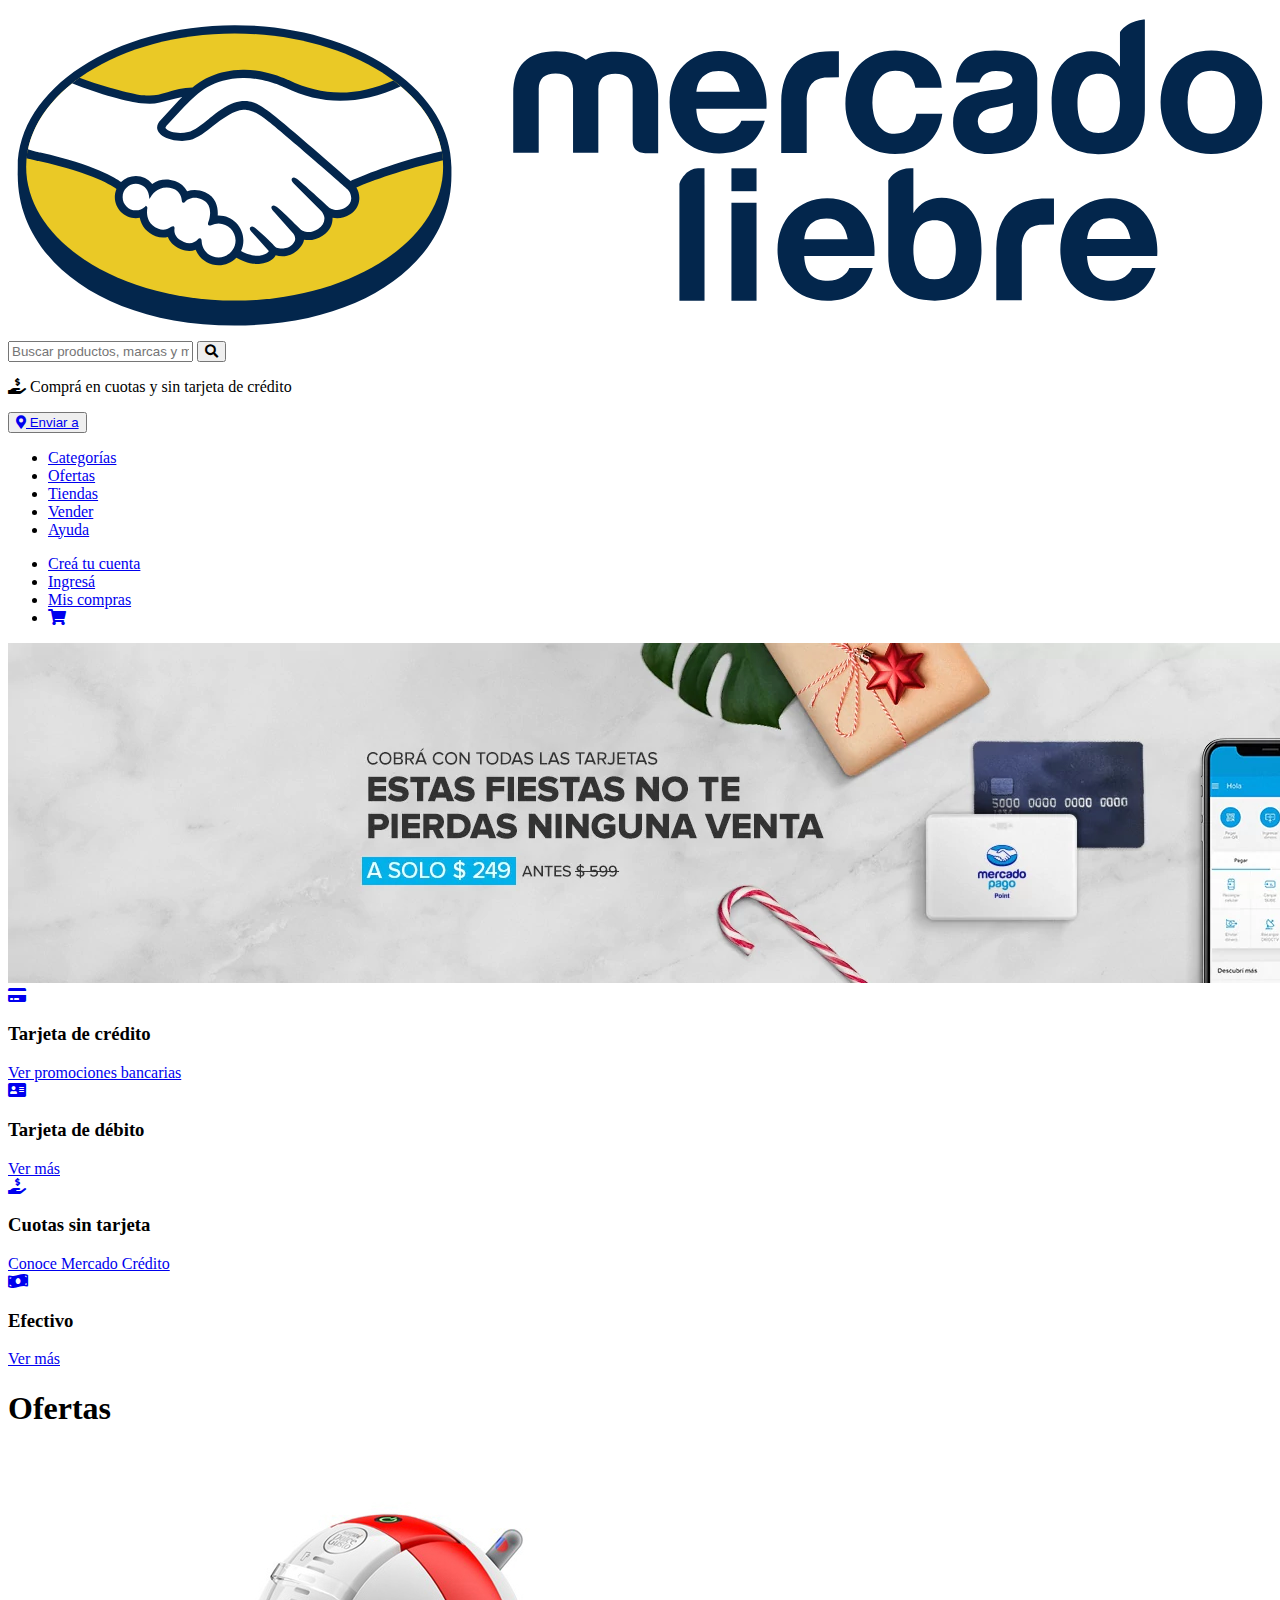
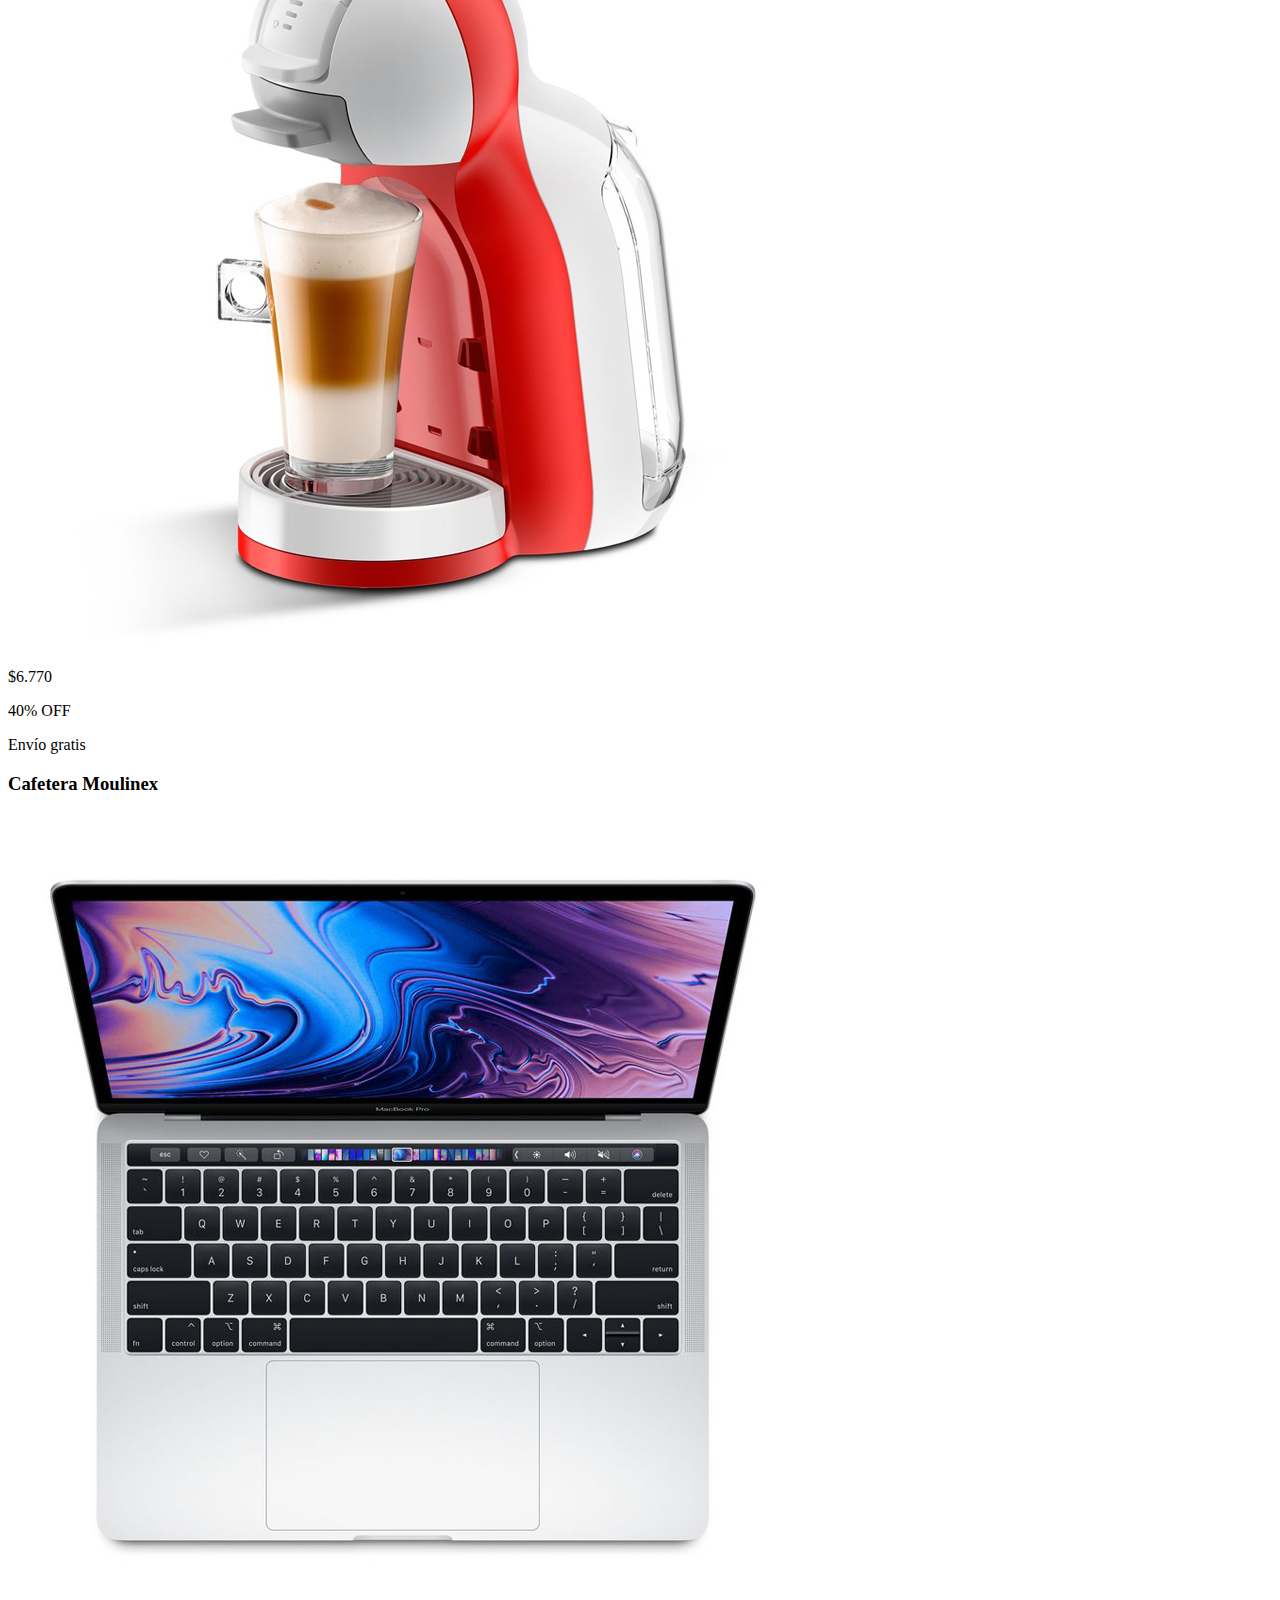
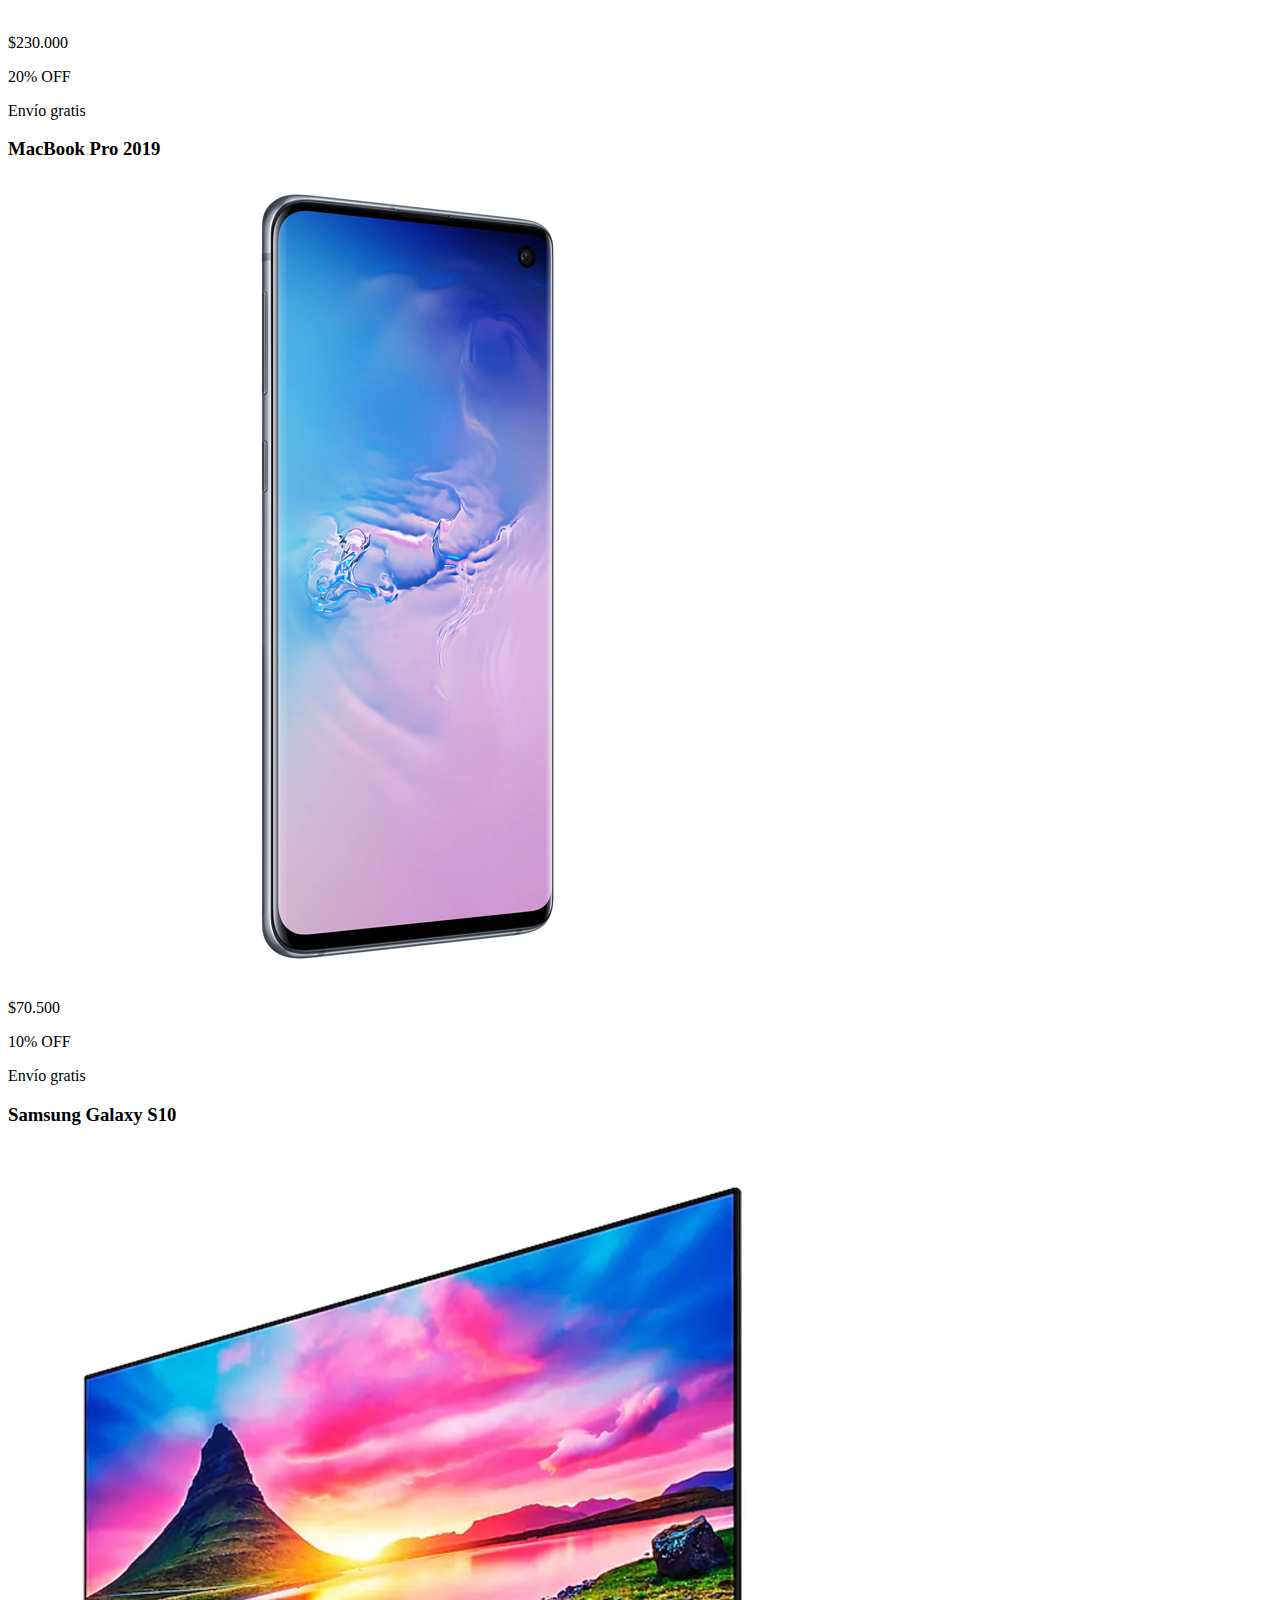
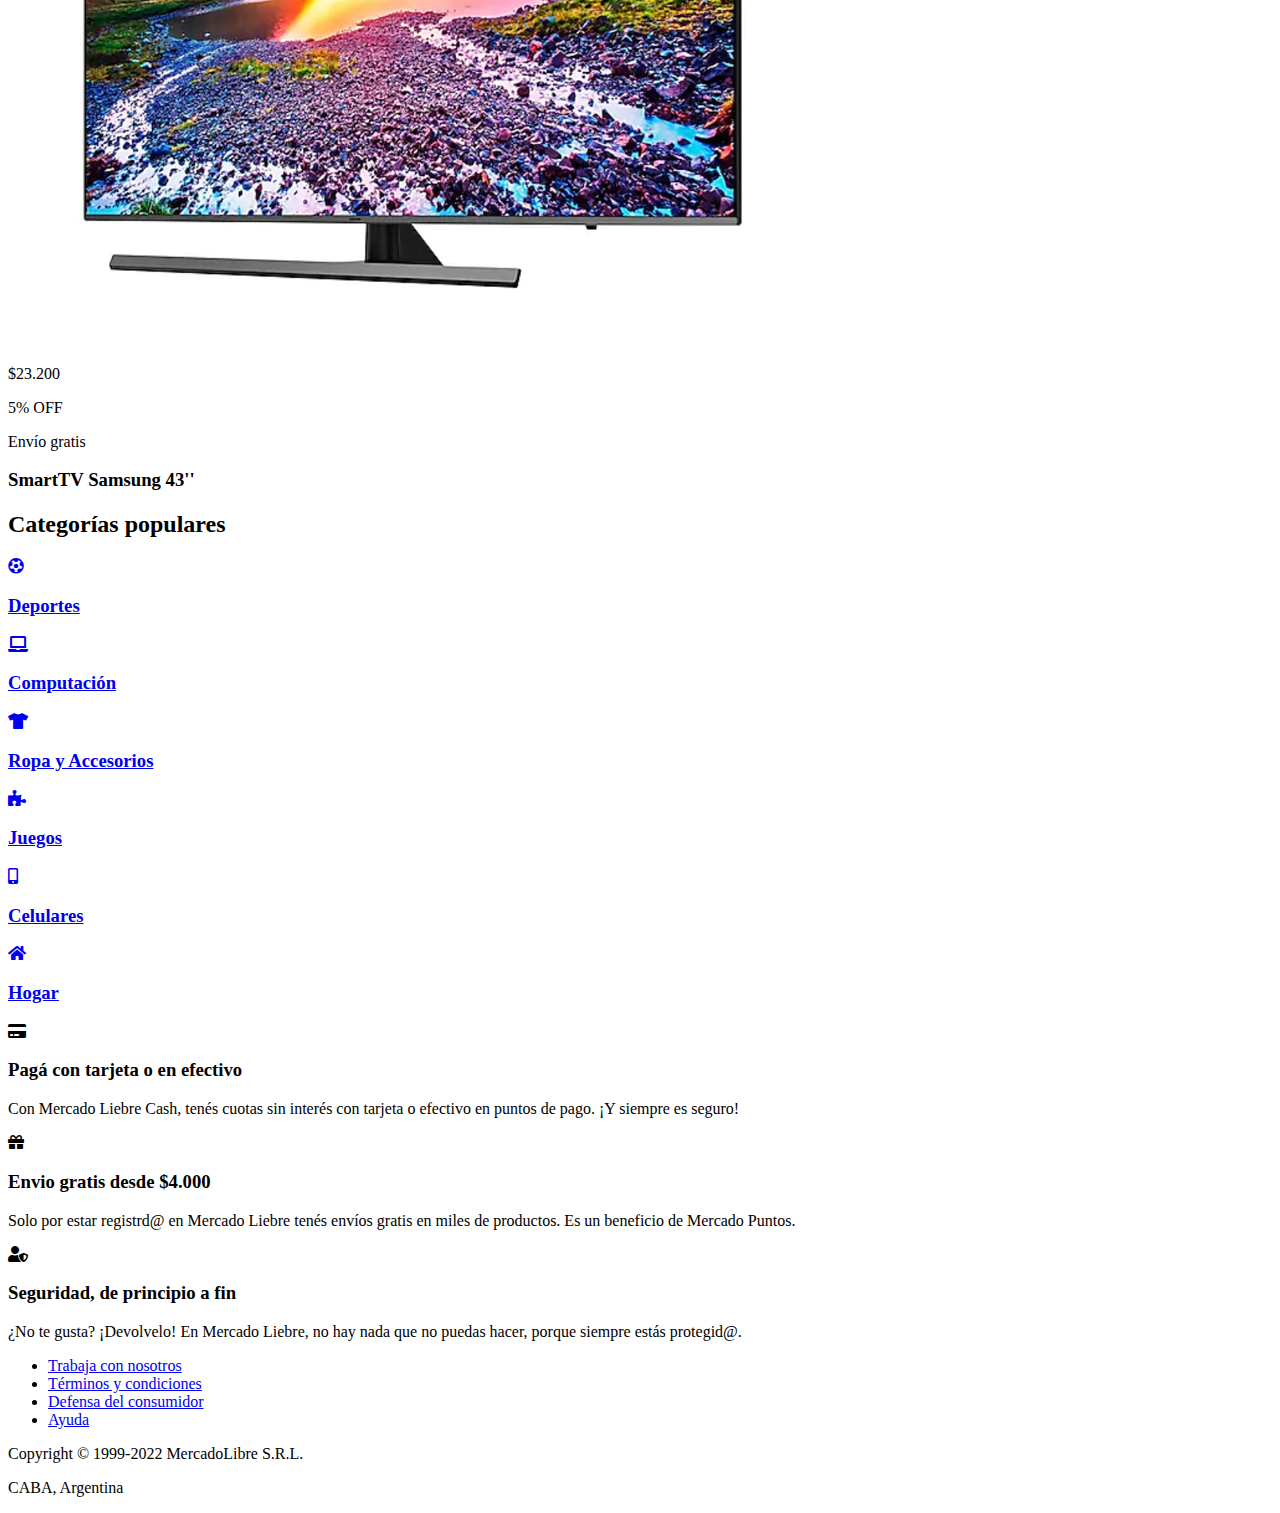
==== index.html @ 3cd8156a "creación del index.html" ====
<!DOCTYPE html>
<html lang="en">
<head>
    <meta charset="UTF-8">
    <meta http-equiv="X-UA-Compatible" content="IE=edge">
    <meta name="viewport" content="width=device-width, initial-scale=1.0">
    <link rel="shortcut icon" href="img/logo-mercado-liebre.svg" type="image/x-icon">
    <link rel="stylesheet" href="https://cdnjs.cloudflare.com/ajax/libs/font-awesome/5.15.4/css/all.min.css" integrity="sha512-1ycn6IcaQQ40/MKBW2W4Rhis/DbILU74C1vSrLJxCq57o941Ym01SwNsOMqvEBFlcgUa6xLiPY/NS5R+E6ztJQ==" crossorigin="anonymous" referrerpolicy="no-referrer" />
    <title>MercadoLiebre</title>
</head>
<body>
    <header>
        <div>
            <a href="index.html"><img src="img/logo-mercado-liebre.svg" alt="Logo de Mercado Liebre"></a>
            <form action="" method="">
                <input type="text" name="busqueda" placeholder="Buscar productos, marcas y más...">
                <button type="submit"><i class="fas fa-search"></i></button>
                <p><i class="fas fa-hand-holding-usd"></i> Comprá en cuotas y sin tarjeta de crédito</p>
            </form>
        </div>
        <div>
            <button><a href="#"><i class="fas fa-map-marker-alt"></i> Enviar a</a></button>
            <nav>
                <ul>
                    <li><a href="#">Categorías</a></li>
                    <li><a href="#">Ofertas</a></li>
                    <li><a href="#">Tiendas</a></li>
                    <li><a href="#">Vender</a></li>
                    <li><a href="#">Ayuda</a></li>
                </ul>
            </nav>
            <nav>
                <ul>
                    <li><a href="#">Creá tu cuenta</a></li>
                    <li><a href="#">Ingresá</a></li>
                    <li><a href="#">Mis compras</a></li>
                    <li><a href="#"><i class="fas fa-shopping-cart"></i></a></li>
                </ul>
            </nav>
        </div>
    </header>
    <main>
        <section>
            <img src="img/img-home-banner.jpg" alt="imagen del point de MercadoLiebre">
        </section>
        <div>
            <article>
                <a href="#"><i class="fas fa-credit-card"></i></a>
                <div>
                    <h3>Tarjeta de crédito</h3>
                    <a href="#">Ver promociones bancarias</a>
                </div>
            </article>
            <article>
                <a href="#"><i class="fas fa-address-card"></i></a>
                <div>
                    <h3>Tarjeta de débito</h3>
                    <a href="#">Ver más</a>
                </div>
            </article>
            <article>
                <a href="#"><i class="fas fa-hand-holding-usd"></i></a>
                <div>
                    <h3>Cuotas sin tarjeta</h3>
                    <a href="#">Conoce Mercado Crédito</a>
                </div>
            </article>
            <article>
                <a href="#"><i class="fas fa-money-bill-wave"></i></a>
                <div>
                    <h3>Efectivo</h3>
                    <a href="#">Ver más</a>
                </div>
            </article>
        </div>
        <section>
            <h1>Ofertas</h1>
            <div>
                <article>
                    <img src="img/img-cafetera-moulinex.jpg" alt="Imagen de la cafetera Moulinex">
                    <div>
                        <p>$6.770</p>
                        <p>40% OFF</p>
                        <p>Envío gratis</p>
                        <h3>Cafetera Moulinex</h3>
                    </div>
                </article>
                <article>
                    <img src="img/img-macbook-pro-2019.jpg" alt="Imagen de la macBook Pro 2019">
                    <div>
                        <p>$230.000</p>
                        <p>20% OFF</p>
                        <p>Envío gratis</p>
                        <h3>MacBook Pro 2019</h3>
                    </div>
                </article>
                <article>
                    <img src="img/img-samsung-galaxy-s10.jpg" alt="Imagen del Samsung Galaxy S10">
                    <div>
                        <p>$70.500</p>
                        <p>10% OFF</p>
                        <p>Envío gratis</p>
                        <h3>Samsung Galaxy S10</h3>
                    </div>
                </article>
                <article>
                    <img src="img/img-tv-samsung-smart.jpg" alt="Imagen del SmartTv Samsung 43'' ">
                    <div>
                        <p>$23.200</p>
                        <p>5% OFF</p>
                        <p>Envío gratis</p>
                        <h3>SmartTV Samsung 43''</h3>
                    </div>
                </article>
            </div>
        </section>
        <section>
            <h2>Categorías populares</h2>
            <div>
                <a href="#">
                    <i class="fas fa-futbol"></i>
                    <h3>Deportes</h3>
                </a>
                <a href="#">
                    <i class="fas fa-laptop"></i>
                    <h3>Computación</h3>
                </a>
                <a href="#">
                    <i class="fas fa-tshirt"></i>
                    <h3>Ropa y Accesorios</h3>
                </a>
                <a href="#">
                    <i class="fas fa-puzzle-piece"></i>
                    <h3>Juegos</h3>
                </a>
                <a href="#">
                    <i class="fas fa-mobile-alt"></i>
                    <h3>Celulares</h3>
                </a>
                <a href="#">
                    <i class="fas fa-home"></i>
                    <h3>Hogar</h3>
                </a>
            </div>
        </section>
    </main>
    <footer>
        <div>
            <article>
                <i class="fas fa-credit-card"></i>
                <h3>Pagá con tarjeta o en efectivo</h3>
                <p>Con Mercado Liebre Cash, tenés cuotas sin interés con tarjeta o efectivo en puntos de pago. ¡Y siempre es seguro!</p>
            </article>
            <article>
                <i class="fas fa-gift"></i>
                <h3>Envio gratis desde $4.000</h3>
                <p>Solo por estar registrd@ en Mercado Liebre tenés envíos gratis en miles de productos. Es un beneficio de Mercado Puntos.</p>
            </article>
            <article>
                <i class="fas fa-user-shield"></i>
                <h3>Seguridad, de principio a fin</h3>
                <p>¿No te gusta? ¡Devolvelo! En Mercado Liebre, no hay nada que no puedas hacer, porque siempre estás protegid@.</p>
            </article>
        </div>
        <div>
            <ul>
                <li><a href="#">Trabaja con nosotros</a></li>
                <li><a href="#">Términos y condiciones</a></li>
                <li><a href="#">Defensa del consumidor</a></li>
                <li><a href="#">Ayuda</a></li>
            </ul>
        </div>
        <p>Copyright © 1999-2022 MercadoLibre S.R.L.</p>
        <p>CABA, Argentina</p>
    </footer>
</body>
</html>
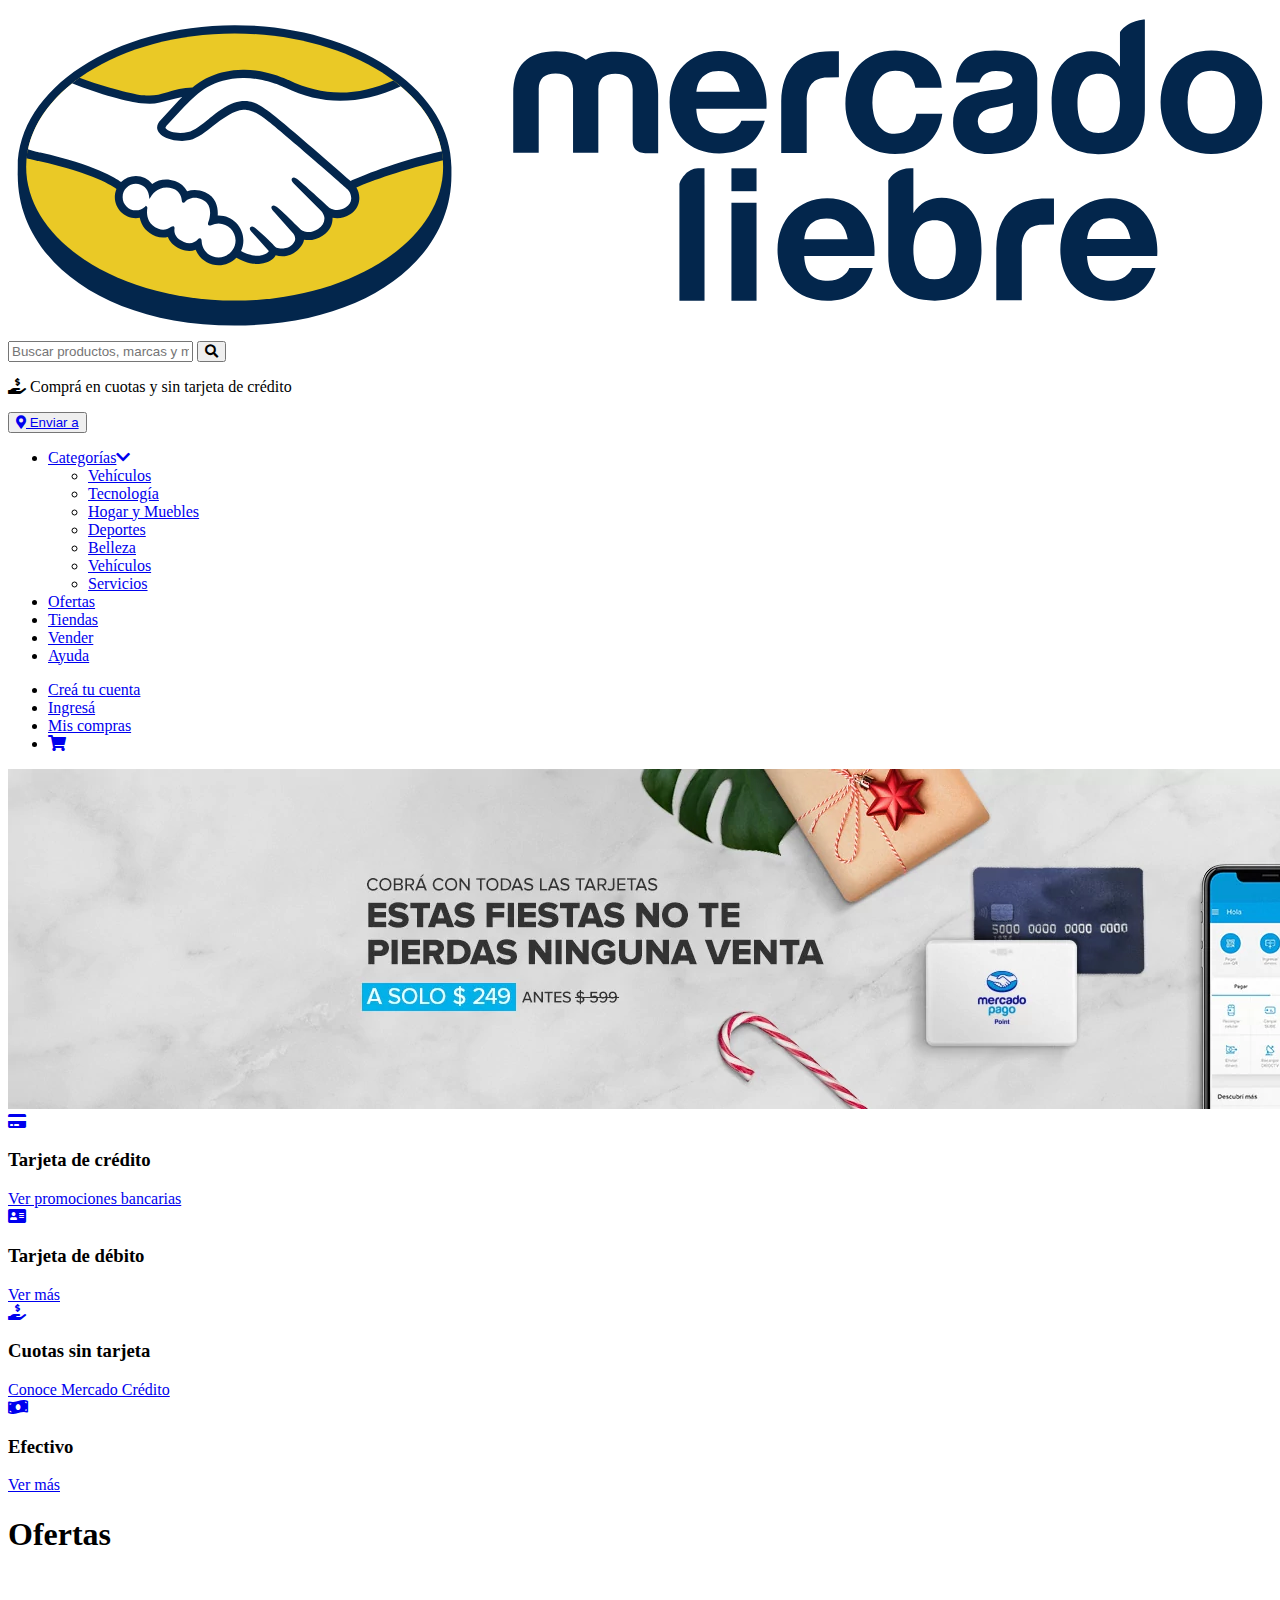
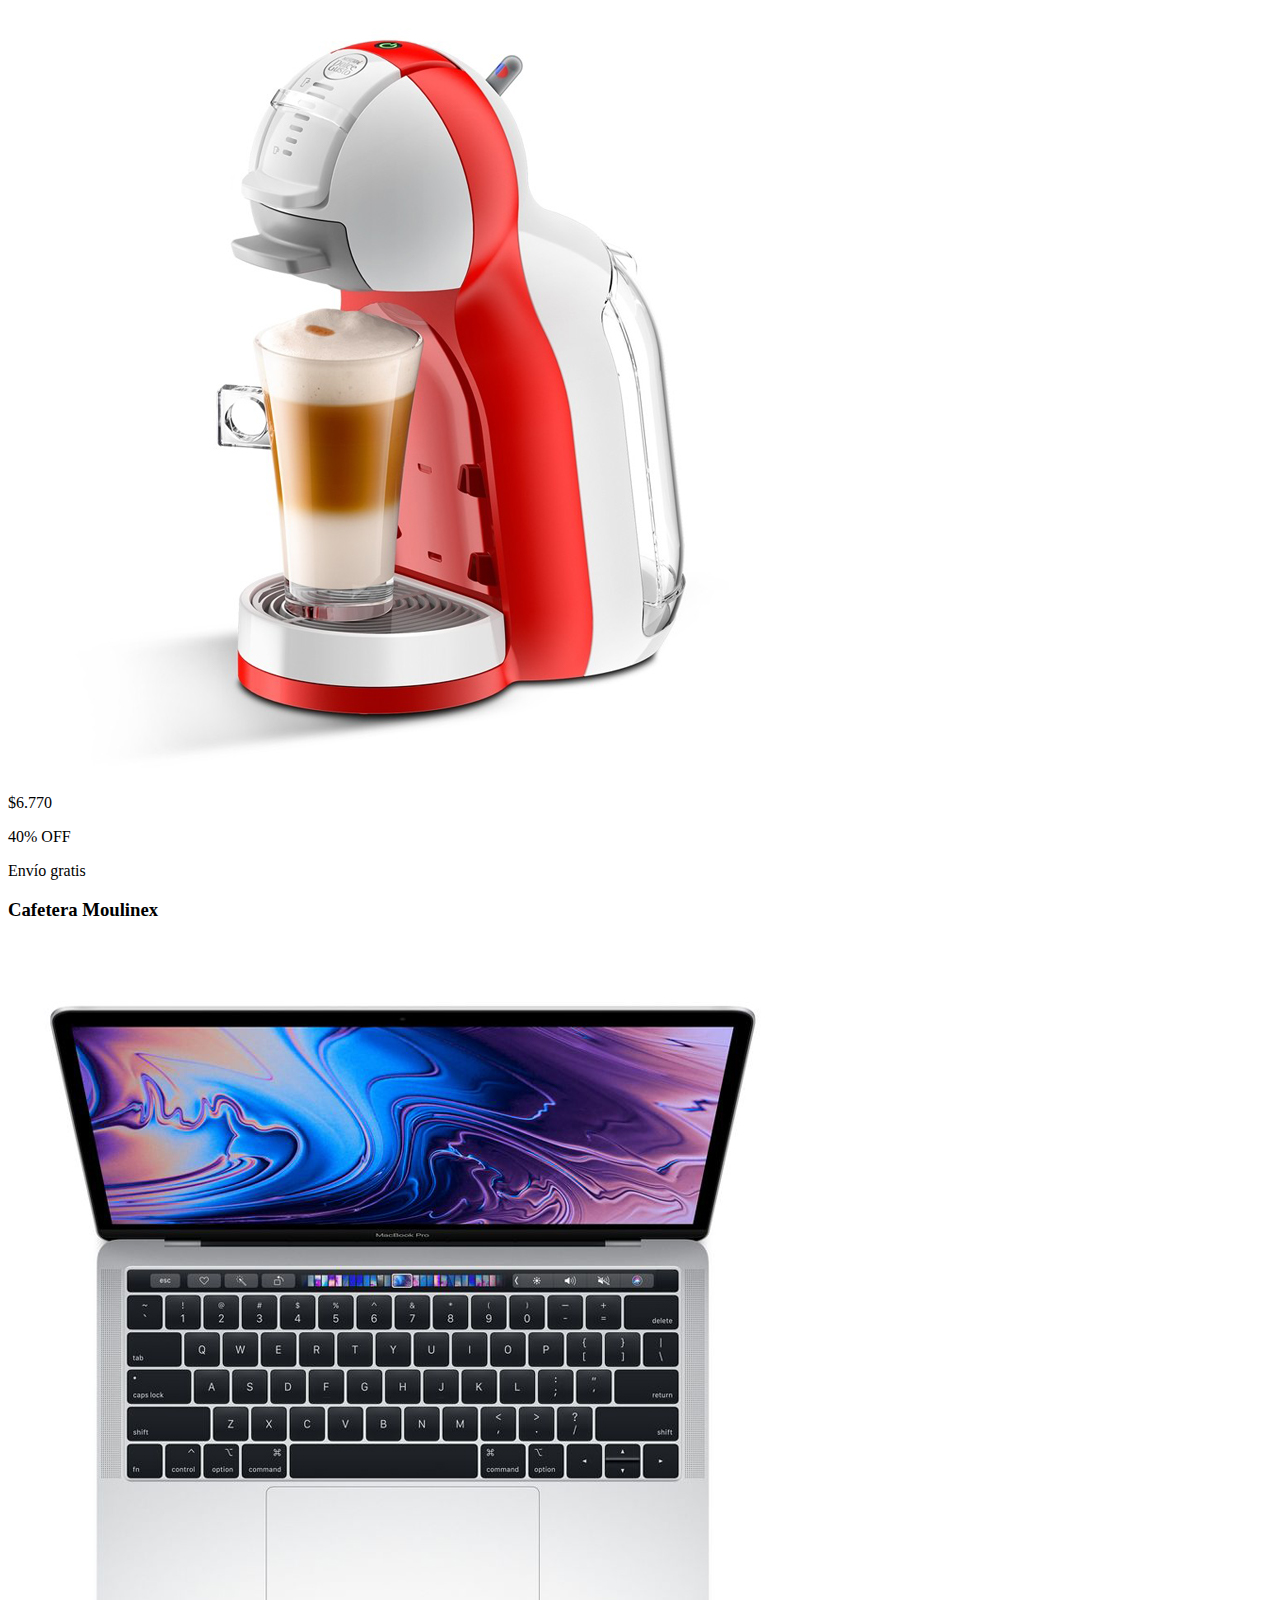
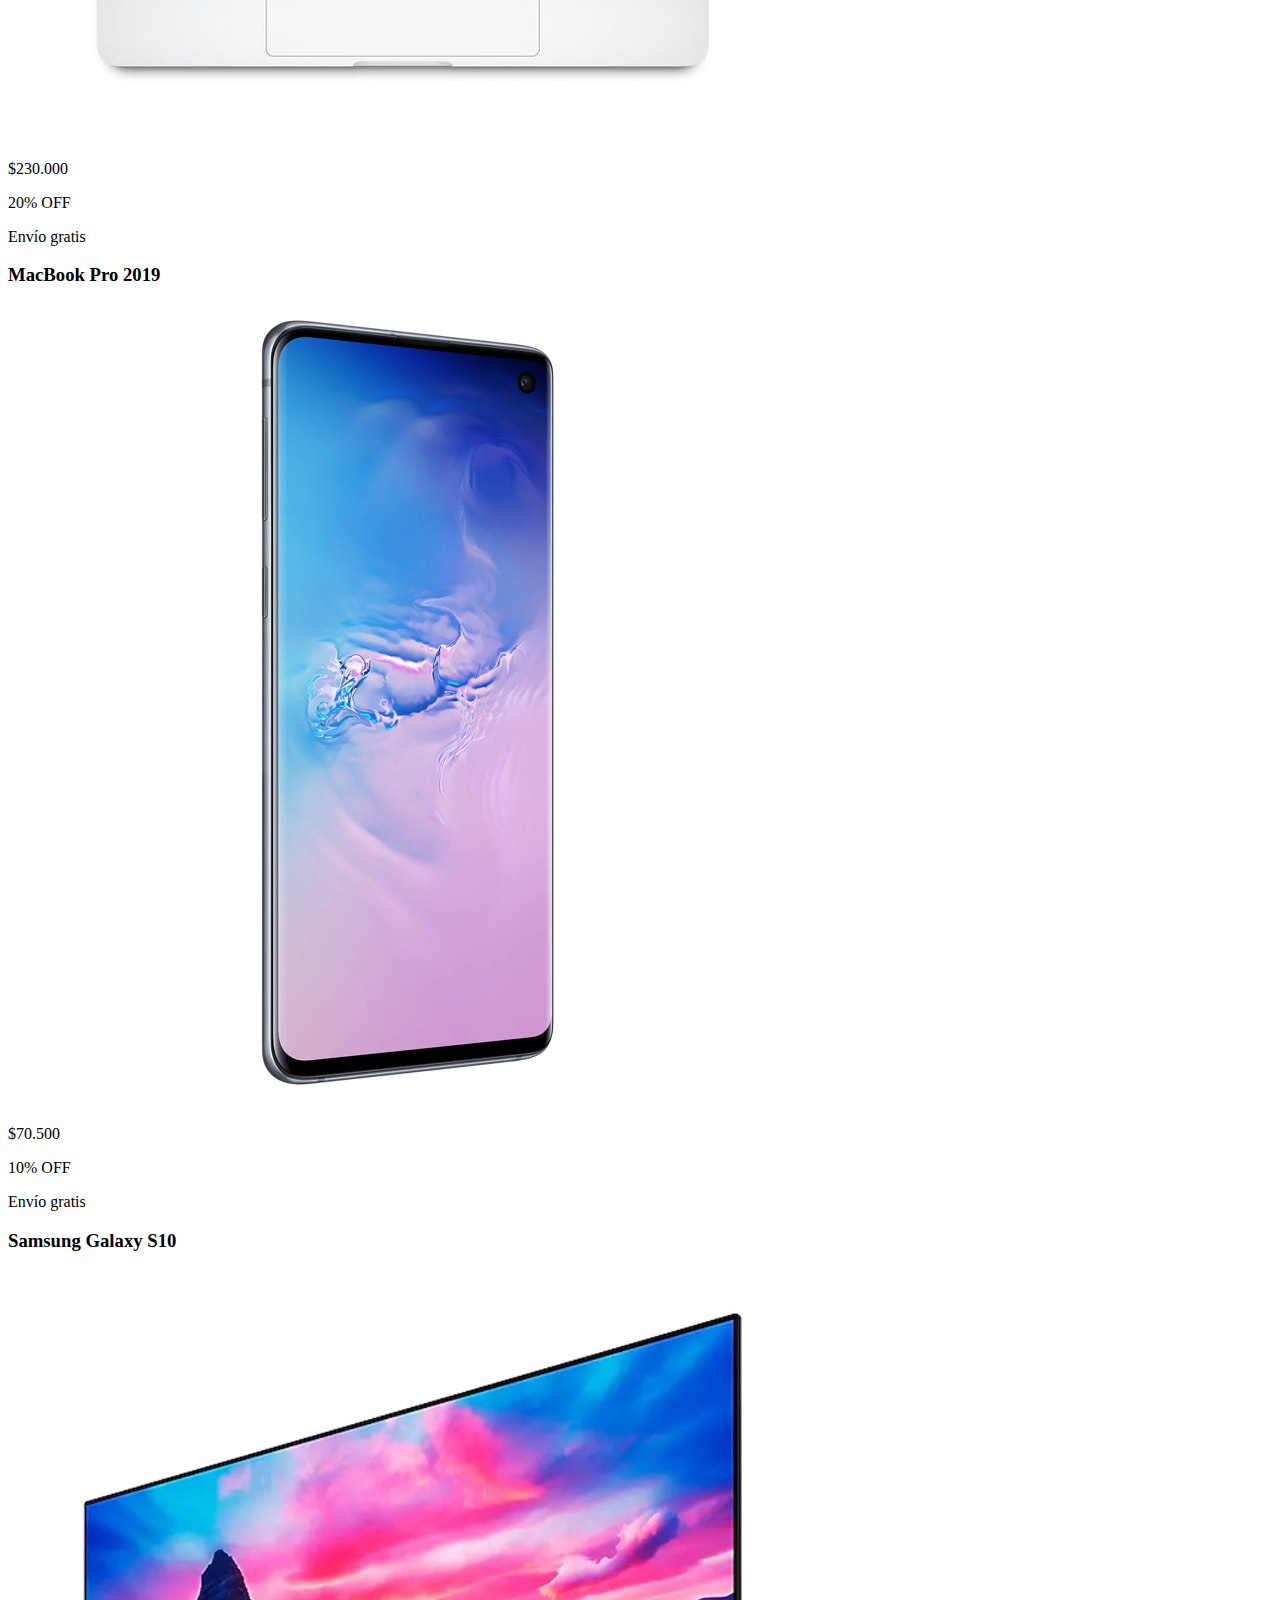
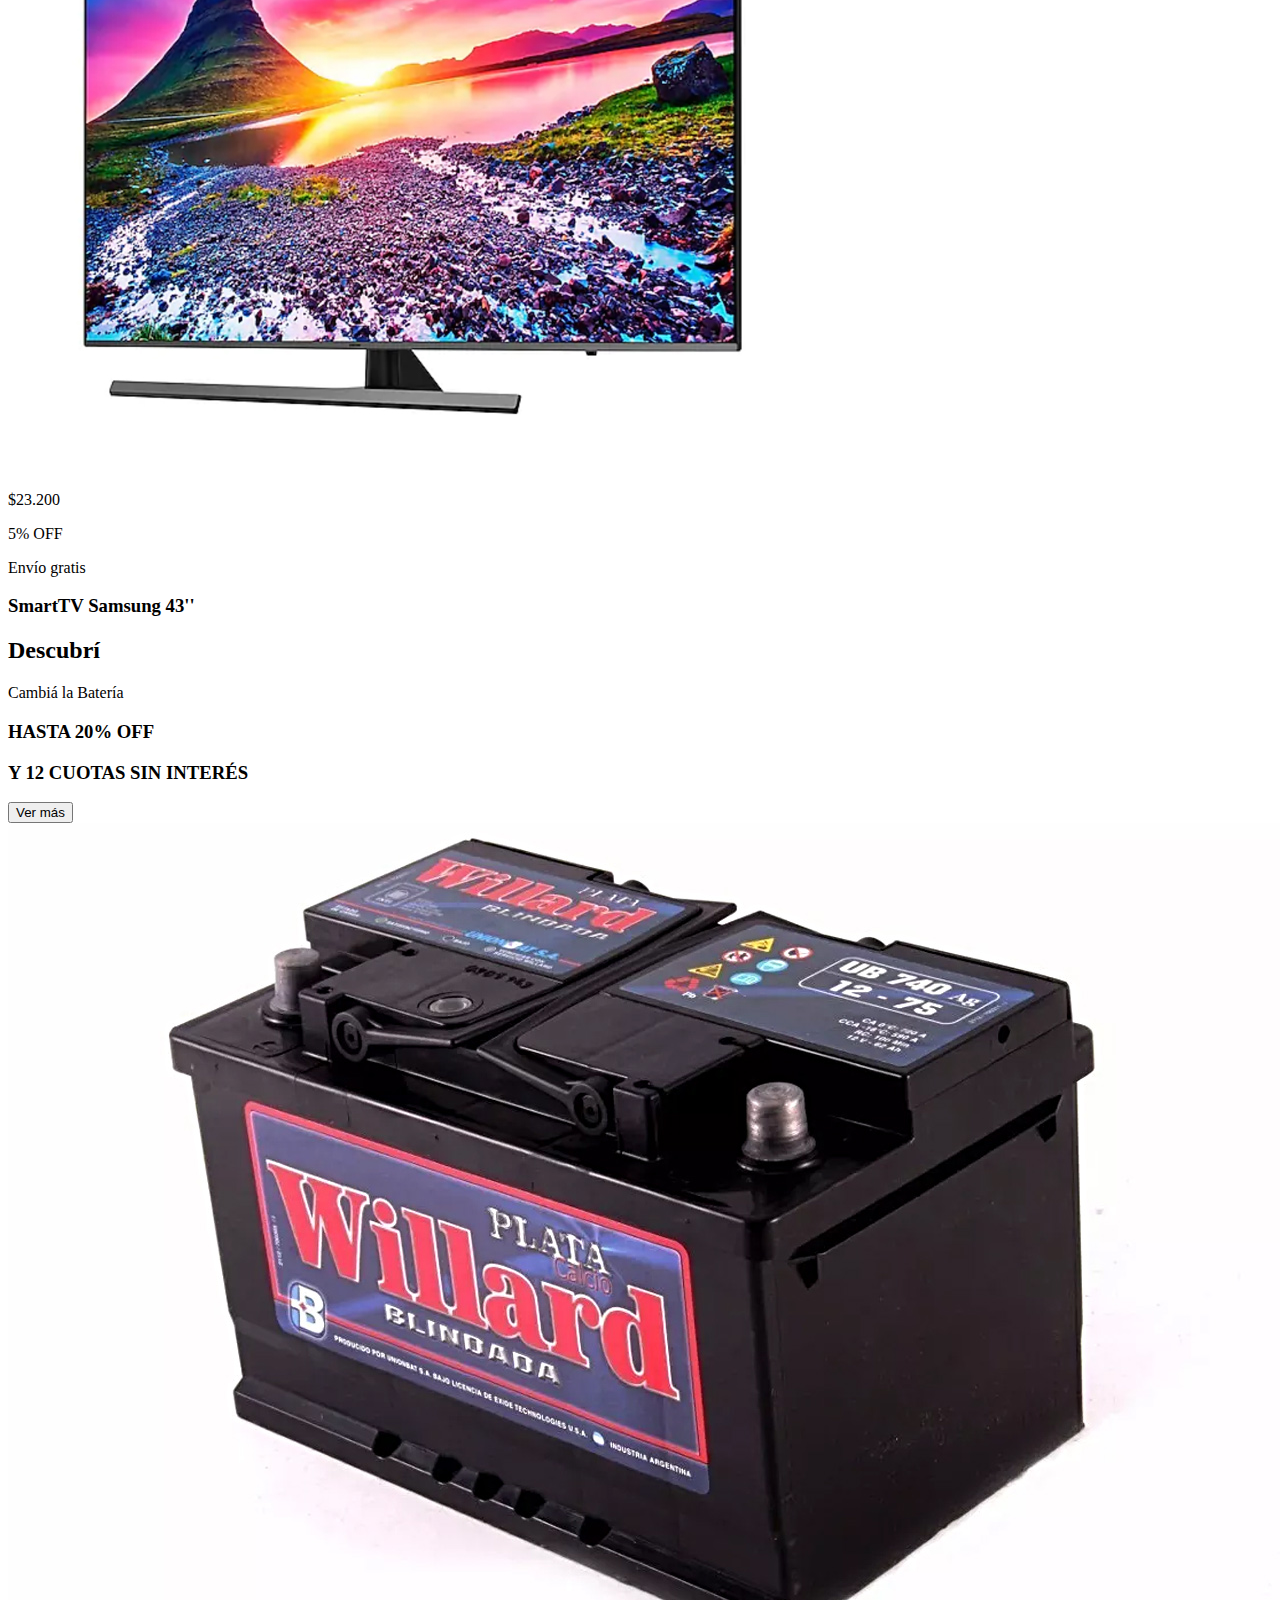
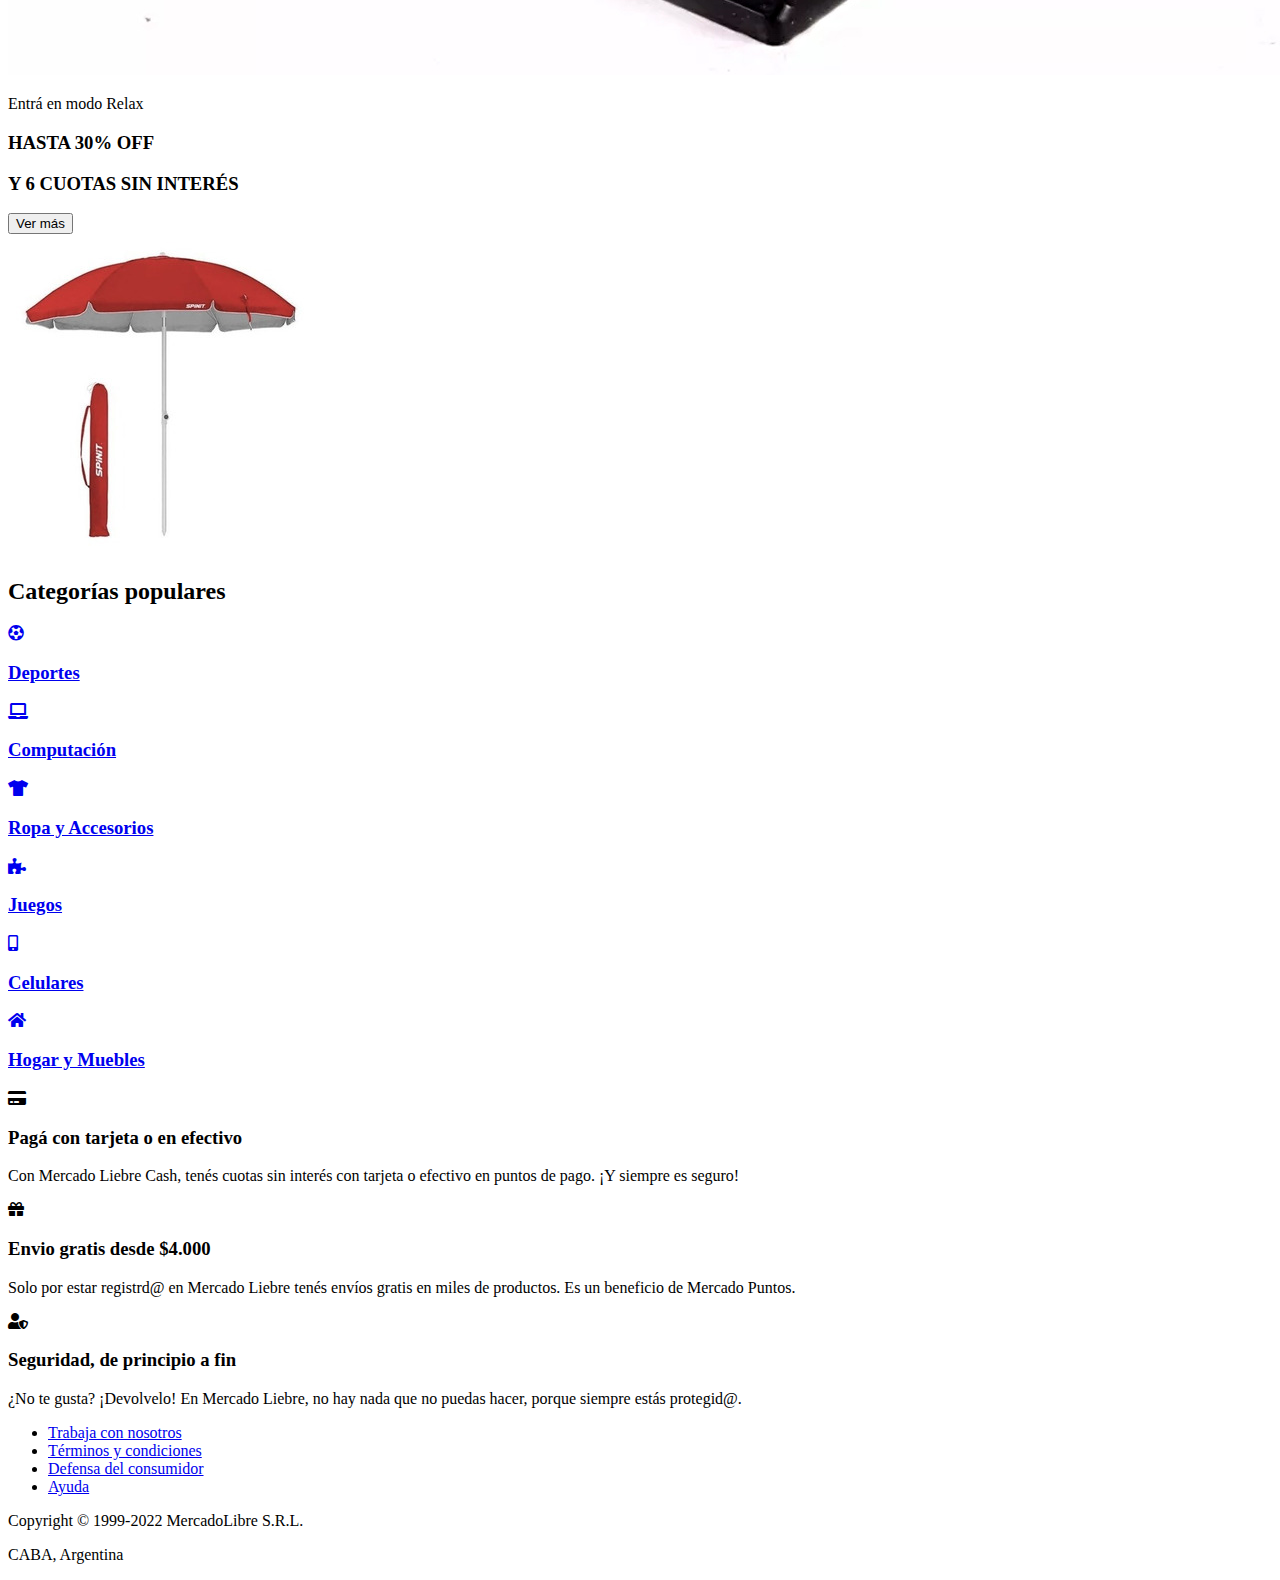
==== commit 3e506b7c: "creación de las vistas del carrito, login, registro y terminos" ====
--- a/index.html
+++ b/index.html
@@ -22,19 +22,28 @@
             <button><a href="#"><i class="fas fa-map-marker-alt"></i> Enviar a</a></button>
             <nav>
                 <ul>
-                    <li><a href="#">Categorías</a></li>
-                    <li><a href="#">Ofertas</a></li>
+                    <li><a href="#">Categorías<i class="fas fa-chevron-down"></i></a></li>
+                        <ul>
+                            <li><a href="#">Vehículos</a></li>
+                            <li><a href="#">Tecnología</a></li>
+                            <li><a href="#">Hogar y Muebles</a></li>
+                            <li><a href="#">Deportes</a></li>
+                            <li><a href="#">Belleza</a></li>
+                            <li><a href="#">Vehículos</a></li>
+                            <li><a href="#">Servicios</a></li>
+                        </ul>
+                    <li><a href="#ofertas">Ofertas</a></li>
                     <li><a href="#">Tiendas</a></li>
-                    <li><a href="#">Vender</a></li>
+                    <li><a href="pages/login.html">Vender</a></li>
                     <li><a href="#">Ayuda</a></li>
                 </ul>
             </nav>
             <nav>
                 <ul>
-                    <li><a href="#">Creá tu cuenta</a></li>
-                    <li><a href="#">Ingresá</a></li>
-                    <li><a href="#">Mis compras</a></li>
-                    <li><a href="#"><i class="fas fa-shopping-cart"></i></a></li>
+                    <li><a href="pages/terminos.html">Creá tu cuenta</a></li>
+                    <li><a href="pages/login.html">Ingresá</a></li>
+                    <li><a href="pages/login.html">Mis compras</a></li>
+                    <li><a href="pages/carrito.html"><i class="fas fa-shopping-cart"></i></a></li>
                 </ul>
             </nav>
         </div>
@@ -73,7 +82,7 @@
                 </div>
             </article>
         </div>
-        <section>
+        <section id="ofertas">
             <h1>Ofertas</h1>
             <div>
                 <article>
@@ -115,6 +124,27 @@
             </div>
         </section>
         <section>
+            <h2>Descubrí</h2>
+            <div>
+                <div>
+                    <p>Cambiá la Batería</p>
+                    <h3>HASTA 20% OFF</h3>
+                    <h3>Y 12 CUOTAS SIN INTERÉS</h3>
+                    <button>Ver más</button>
+                </div>
+                <img src="img/img-bateria.jpg" alt="Imagen de una Batería para Autos">
+            </div>
+            <div>
+                <div>
+                    <p>Entrá en modo Relax</p>
+                    <h3>HASTA 30% OFF</h3>
+                    <h3>Y 6 CUOTAS SIN INTERÉS</h3>
+                    <button>Ver más</button>
+                </div>
+                <img src="img/img-sombrilla.jpg" alt="Imagen de una Batería para Autos">
+            </div>
+        </section>
+        <section>
             <h2>Categorías populares</h2>
             <div>
                 <a href="#">
@@ -139,7 +169,7 @@
                 </a>
                 <a href="#">
                     <i class="fas fa-home"></i>
-                    <h3>Hogar</h3>
+                    <h3>Hogar y Muebles</h3>
                 </a>
             </div>
         </section>
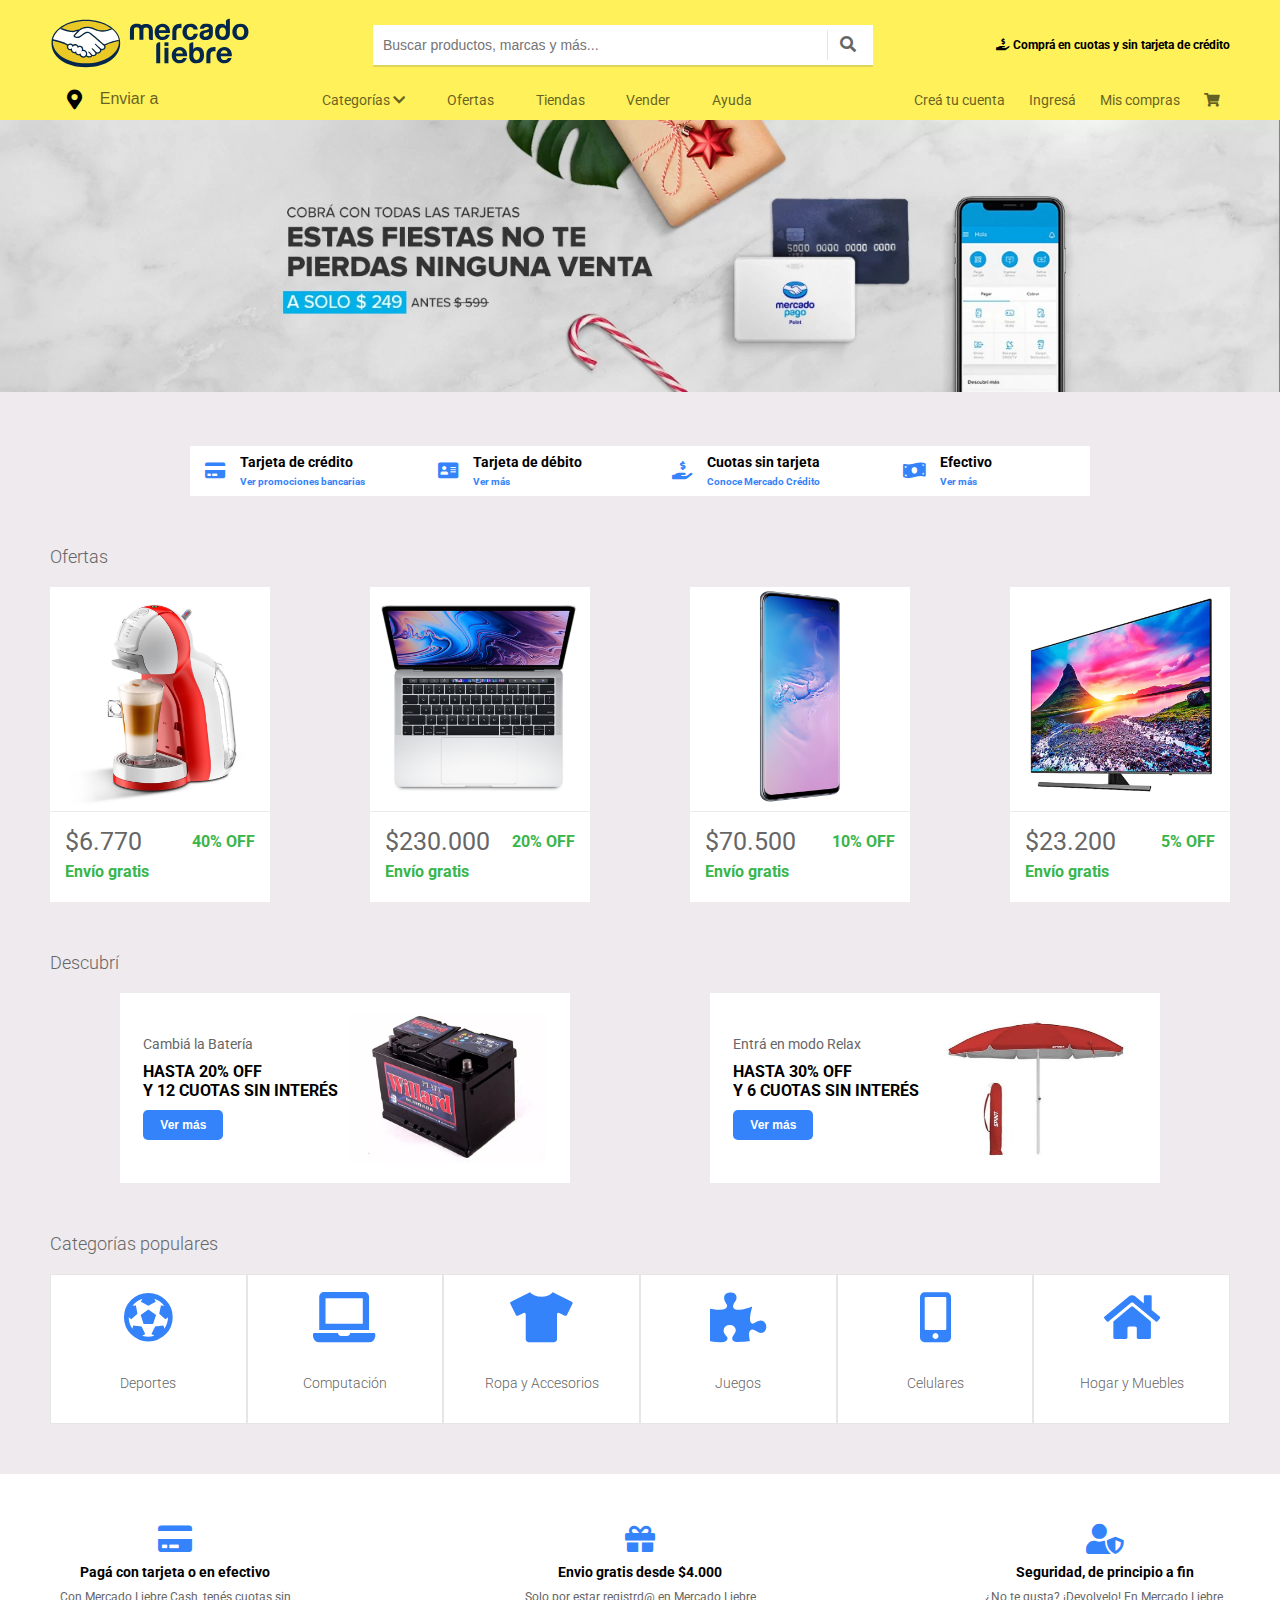
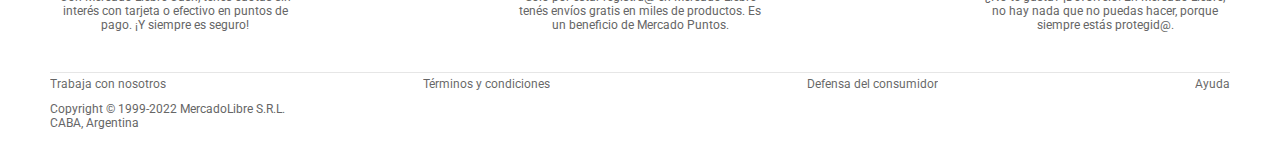
==== commit 0506c45b: "estilos css para cada una de las vistas" ====
--- a/index.html
+++ b/index.html
@@ -6,24 +6,26 @@
     <meta name="viewport" content="width=device-width, initial-scale=1.0">
     <link rel="shortcut icon" href="img/logo-mercado-liebre.svg" type="image/x-icon">
     <link rel="stylesheet" href="https://cdnjs.cloudflare.com/ajax/libs/font-awesome/5.15.4/css/all.min.css" integrity="sha512-1ycn6IcaQQ40/MKBW2W4Rhis/DbILU74C1vSrLJxCq57o941Ym01SwNsOMqvEBFlcgUa6xLiPY/NS5R+E6ztJQ==" crossorigin="anonymous" referrerpolicy="no-referrer" />
+    <link href="https://fonts.googleapis.com/css2?family=Roboto:ital,wght@0,300;0,400;0,700;1,300&display=swap" rel="stylesheet">
+    <link rel="stylesheet" href="css/index.css">
     <title>MercadoLiebre</title>
 </head>
 <body>
     <header>
-        <div>
+        <div class="headerSuperior">
             <a href="index.html"><img src="img/logo-mercado-liebre.svg" alt="Logo de Mercado Liebre"></a>
-            <form action="" method="">
+            <form action="" method="" class="barraBusqueda">
                 <input type="text" name="busqueda" placeholder="Buscar productos, marcas y más...">
                 <button type="submit"><i class="fas fa-search"></i></button>
-                <p><i class="fas fa-hand-holding-usd"></i> Comprá en cuotas y sin tarjeta de crédito</p>
             </form>
-        </div>
-        <div>
-            <button><a href="#"><i class="fas fa-map-marker-alt"></i> Enviar a</a></button>
-            <nav>
-                <ul>
-                    <li><a href="#">Categorías<i class="fas fa-chevron-down"></i></a></li>
-                        <ul>
+            <p><i class="fas fa-hand-holding-usd"></i> Comprá en cuotas y sin tarjeta de crédito</p>  
+        </div>
+        <div class="headerInferior">
+            <button class="envios"><i class="fas fa-map-marker-alt"></i><a href="#"> Enviar a</a></button>
+            <nav class="menu">
+                <ul class="menu_izquierda">
+                    <li class="categorias"><a href="#">Categorías <i class="fas fa-chevron-down"></i></a>
+                        <ul class="submenu">
                             <li><a href="#">Vehículos</a></li>
                             <li><a href="#">Tecnología</a></li>
                             <li><a href="#">Hogar y Muebles</a></li>
@@ -32,13 +34,14 @@
                             <li><a href="#">Vehículos</a></li>
                             <li><a href="#">Servicios</a></li>
                         </ul>
+                    </li>
                     <li><a href="#ofertas">Ofertas</a></li>
                     <li><a href="#">Tiendas</a></li>
                     <li><a href="pages/login.html">Vender</a></li>
                     <li><a href="#">Ayuda</a></li>
                 </ul>
             </nav>
-            <nav>
+            <nav class="menu">
                 <ul>
                     <li><a href="pages/terminos.html">Creá tu cuenta</a></li>
                     <li><a href="pages/login.html">Ingresá</a></li>
@@ -49,32 +52,32 @@
         </div>
     </header>
     <main>
-        <section>
+        <section class="banner">
             <img src="img/img-home-banner.jpg" alt="imagen del point de MercadoLiebre">
         </section>
-        <div>
-            <article>
+        <div class="mediosPago">
+            <article class="medio">
                 <a href="#"><i class="fas fa-credit-card"></i></a>
                 <div>
                     <h3>Tarjeta de crédito</h3>
                     <a href="#">Ver promociones bancarias</a>
                 </div>
             </article>
-            <article>
+            <article class="medio">
                 <a href="#"><i class="fas fa-address-card"></i></a>
                 <div>
                     <h3>Tarjeta de débito</h3>
                     <a href="#">Ver más</a>
                 </div>
             </article>
-            <article>
+            <article class="medio">
                 <a href="#"><i class="fas fa-hand-holding-usd"></i></a>
                 <div>
                     <h3>Cuotas sin tarjeta</h3>
                     <a href="#">Conoce Mercado Crédito</a>
                 </div>
             </article>
-            <article>
+            <article class="medio">
                 <a href="#"><i class="fas fa-money-bill-wave"></i></a>
                 <div>
                     <h3>Efectivo</h3>
@@ -82,71 +85,73 @@
                 </div>
             </article>
         </div>
-        <section id="ofertas">
-            <h1>Ofertas</h1>
-            <div>
+        <section class="ofertas" id="ofertas">
+            <h1 class="titulo">Ofertas</h1>
+            <div class="articulos">
                 <article>
                     <img src="img/img-cafetera-moulinex.jpg" alt="Imagen de la cafetera Moulinex">
+                    <div class="contenidoArticulo">
+                        <p class="precio">$6.770</p>
+                        <p class="verde">40% OFF</p>
+                        <p class="verde envio">Envío gratis</p>
+                        <h3 class="descripcion">Cafetera Moulinex</h3>
+                    </div>
+                </article>
+                <article>
+                    <img src="img/img-macbook-pro-2019.jpg" alt="Imagen de la macBook Pro 2019">
+                    <div class="contenidoArticulo">
+                        <p class="precio">$230.000</p>
+                        <p class="verde">20% OFF</p>
+                        <p class="verde envio">Envío gratis</p>
+                        <h3 class="descripcion">MacBook Pro 2019</h3>
+                    </div>
+                </article>
+                <article>
+                    <img src="img/img-samsung-galaxy-s10.jpg" alt="Imagen del Samsung Galaxy S10">
+                    <div class="contenidoArticulo">
+                        <p class="precio">$70.500</p>
+                        <p class="verde">10% OFF</p>
+                        <p class="verde envio">Envío gratis</p>
+                        <h3 class="descripcion">Samsung Galaxy S10</h3>
+                    </div>
+                </article>
+                <article>
+                    <img src="img/img-tv-samsung-smart.jpg" alt="Imagen del SmartTv Samsung 43'' ">
+                    <div class="contenidoArticulo">
+                        <p class="precio">$23.200</p>
+                        <p class="verde">5% OFF</p>
+                        <p class="verde envio">Envío gratis</p>
+                        <h3 class="descripcion">SmartTV Samsung 43''</h3>
+                    </div>
+                </article>
+            </div>
+        </section>
+        <section class="descubrir">
+            <h2 class="titulo">Descubrí</h2>
+            <div class="contenedor_elementos">
+                <div class="elemento">
                     <div>
-                        <p>$6.770</p>
-                        <p>40% OFF</p>
-                        <p>Envío gratis</p>
-                        <h3>Cafetera Moulinex</h3>
-                    </div>
-                </article>
-                <article>
-                    <img src="img/img-macbook-pro-2019.jpg" alt="Imagen de la macBook Pro 2019">
+                        <p>Cambiá la Batería</p>
+                        <h3>HASTA 20% OFF</h3>
+                        <h3>Y 12 CUOTAS SIN INTERÉS</h3>
+                        <button>Ver más</button>
+                    </div>
+                    <img src="img/img-bateria.jpg" alt="Imagen de una Batería para Autos">
+                </div>
+                <div class="elemento">
                     <div>
-                        <p>$230.000</p>
-                        <p>20% OFF</p>
-                        <p>Envío gratis</p>
-                        <h3>MacBook Pro 2019</h3>
-                    </div>
-                </article>
-                <article>
-                    <img src="img/img-samsung-galaxy-s10.jpg" alt="Imagen del Samsung Galaxy S10">
-                    <div>
-                        <p>$70.500</p>
-                        <p>10% OFF</p>
-                        <p>Envío gratis</p>
-                        <h3>Samsung Galaxy S10</h3>
-                    </div>
-                </article>
-                <article>
-                    <img src="img/img-tv-samsung-smart.jpg" alt="Imagen del SmartTv Samsung 43'' ">
-                    <div>
-                        <p>$23.200</p>
-                        <p>5% OFF</p>
-                        <p>Envío gratis</p>
-                        <h3>SmartTV Samsung 43''</h3>
-                    </div>
-                </article>
+                        <p>Entrá en modo Relax</p>
+                        <h3>HASTA 30% OFF</h3>
+                        <h3>Y 6 CUOTAS SIN INTERÉS</h3>
+                        <button>Ver más</button>
+                    </div>
+                    <img src="img/img-sombrilla.jpg" alt="Imagen de una Batería para Autos">
+                </div>
             </div>
         </section>
-        <section>
-            <h2>Descubrí</h2>
-            <div>
-                <div>
-                    <p>Cambiá la Batería</p>
-                    <h3>HASTA 20% OFF</h3>
-                    <h3>Y 12 CUOTAS SIN INTERÉS</h3>
-                    <button>Ver más</button>
-                </div>
-                <img src="img/img-bateria.jpg" alt="Imagen de una Batería para Autos">
-            </div>
-            <div>
-                <div>
-                    <p>Entrá en modo Relax</p>
-                    <h3>HASTA 30% OFF</h3>
-                    <h3>Y 6 CUOTAS SIN INTERÉS</h3>
-                    <button>Ver más</button>
-                </div>
-                <img src="img/img-sombrilla.jpg" alt="Imagen de una Batería para Autos">
-            </div>
-        </section>
-        <section>
-            <h2>Categorías populares</h2>
-            <div>
+        <section class="categorias">
+            <h2 class="titulo">Categorías populares</h2>
+            <div class="contenedor_categorias">
                 <a href="#">
                     <i class="fas fa-futbol"></i>
                     <h3>Deportes</h3>
@@ -176,32 +181,30 @@
     </main>
     <footer>
         <div>
-            <article>
+            <article class="aclaraciones">
                 <i class="fas fa-credit-card"></i>
                 <h3>Pagá con tarjeta o en efectivo</h3>
                 <p>Con Mercado Liebre Cash, tenés cuotas sin interés con tarjeta o efectivo en puntos de pago. ¡Y siempre es seguro!</p>
             </article>
-            <article>
+            <article class="aclaraciones">
                 <i class="fas fa-gift"></i>
                 <h3>Envio gratis desde $4.000</h3>
                 <p>Solo por estar registrd@ en Mercado Liebre tenés envíos gratis en miles de productos. Es un beneficio de Mercado Puntos.</p>
             </article>
-            <article>
+            <article class="aclaraciones">
                 <i class="fas fa-user-shield"></i>
                 <h3>Seguridad, de principio a fin</h3>
                 <p>¿No te gusta? ¡Devolvelo! En Mercado Liebre, no hay nada que no puedas hacer, porque siempre estás protegid@.</p>
             </article>
         </div>
-        <div>
-            <ul>
-                <li><a href="#">Trabaja con nosotros</a></li>
-                <li><a href="#">Términos y condiciones</a></li>
-                <li><a href="#">Defensa del consumidor</a></li>
-                <li><a href="#">Ayuda</a></li>
-            </ul>
-        </div>
-        <p>Copyright © 1999-2022 MercadoLibre S.R.L.</p>
-        <p>CABA, Argentina</p>
+        <ul class="links_footer">
+            <li><a href="#">Trabaja con nosotros</a></li>
+            <li><a href="#">Términos y condiciones</a></li>
+            <li><a href="#">Defensa del consumidor</a></li>
+            <li><a href="#">Ayuda</a></li>
+        </ul>
+        <p class="derechos">Copyright © 1999-2022 MercadoLibre S.R.L.</p>
+        <p class="derechos">CABA, Argentina</p>
     </footer>
 </body>
 </html>--- a/css/index.css
+++ b/css/index.css
@@ -0,0 +1,470 @@
+* {
+    margin: 0;
+    padding: 0;
+    box-sizing: border-box;
+}
+
+body{
+    font-family: 'Roboto', sans-serif;
+}
+
+/*HEADER*/
+header {
+    background-color: rgb(255, 241, 89);
+}
+
+.headerSuperior {
+    display: flex;
+    justify-content: space-between;
+    align-items: center;
+    height: 80px;
+    padding: 10px 50px 0 50px;
+}
+
+.headerSuperior a {
+    display: inline-block;
+    width: 200px;
+}
+
+.barraBusqueda {
+    width: 500px;
+    background-color: white;
+    height: 40px;
+    box-shadow: 0 2px 0 rgba(100,100,100, 0.2);
+}
+
+.barraBusqueda input {
+    border: none;
+    outline: none;
+    width: 450px;
+    height: 40px;
+    padding: 5px 10px;
+    font-size: 14px;
+}
+
+.barraBusqueda button {
+    border: none;
+    height: 30px;
+    width: 40px;
+    background-color: transparent;
+    color: #666666;
+    cursor: pointer;
+    border-left: 1px solid #e6e6e6;
+}
+
+.barraBusqueda button i {
+    font-size: 16px;
+}
+
+.headerSuperior p {
+    font-weight: bold;
+    font-size: 12px;
+}
+
+.headerInferior {
+    display: flex;
+    justify-content: space-between;
+    align-items: center;
+    height: 40px;
+    padding: 0 50px;
+}
+
+.headerInferior .envios {
+    border: none;
+    height: 30px;
+    width: 120px;
+    background-color: transparent;
+    cursor: pointer;
+    padding: 5px;
+    display: flex;
+    justify-content:space-around;
+}
+
+.headerInferior .envios:hover {
+    border-radius: 5px;
+    border: 1px solid #666666;
+    opacity: 0.6;
+}
+
+.headerInferior .envios i {
+    font-size: 20px;
+    padding: 0 5px;
+}
+
+.headerInferior .envios a {
+    display: inline-block;
+    text-decoration: none;
+    color: black;
+    height: 30px;
+    font-size: 16px;
+    opacity: 0.6;
+}
+
+.headerInferior .envios a:hover {
+    opacity: 1;
+}
+
+.menu {
+    display: flex;
+}
+
+.menu ul {
+    list-style: none;
+}
+
+.menu ul li {
+    display: inline-block;
+    padding: 0 5px;
+    margin: 0 5px;
+    position: relative;
+    line-height: 40px;
+}
+
+.menu ul li a {
+    text-decoration: none;
+    color: black;
+    font-size: 14px;
+    opacity: 0.6;
+    height: 30px;
+    display: inline-block;
+}
+
+.menu ul li a:hover {
+    opacity: 1;
+}
+
+.menu .submenu {
+    position: absolute;
+    display: none;
+    width: 200px;
+    background-color: #666666;
+    border-radius: 5px;
+    padding: 10px 0;
+}
+
+.menu .submenu li {
+    display: block;
+    font-weight: bold;
+    padding: 0;
+    margin: 0;
+}
+
+.menu .submenu li a {
+    padding: 0 20px;
+    color: white;
+    opacity: 1;
+}
+
+.menu .categorias:hover .submenu{
+    display: block;
+}
+
+.menu .submenu li:hover {
+    background-color: #3483fa;
+}
+
+.menu_izquierda {
+    width: 450px;
+    display: flex;
+    justify-content: space-between;
+}
+
+/*MAIN*/
+main {
+    background-color: #eeeaee;
+}
+
+/*BANNER*/
+.banner img {
+    width: 100%;
+}
+
+/*MEDIOS DE PAGO*/
+.mediosPago {
+    display: flex;
+    justify-content: space-between;
+    align-items: center;
+    background-color: white;
+    width: 900px;
+    height: 50px;
+    margin: 50px auto;
+
+}
+
+.medio {
+    display: flex;
+    justify-content: space-evenly;
+    align-items: center;
+    width: 200px;
+    height: 50px;
+}
+
+.medio a{
+    display: inline-block;
+    width: 50px;
+    text-align: center;
+}
+
+.medio a i {
+    color: #3483fa;
+    font-size: 18px;
+}
+
+.medio div{
+    width: 150px;
+}
+
+.medio div h3{
+    font-size: 14px;
+}
+
+.medio div a{
+    font-size: 10px;
+    text-decoration: none;
+    color: #3483fa;
+    font-weight: bold;
+    display: inline-block;
+    width: 150px;
+    text-align: left;
+}
+
+/*TITULO*/
+.titulo {
+    color: #666666;
+    font-weight: 300;
+    font-size: 18px;
+    padding: 0 0 20px 0;
+}
+
+/*OFERTAS*/
+.ofertas {
+    margin: 50px 0;
+    padding: 0 50px;
+}
+
+.ofertas .articulos {
+    display: flex;
+    flex-wrap: wrap;
+    justify-content: space-between;
+}
+
+.articulos article {
+    width: 220px;
+    background-color: white;
+    cursor: pointer;
+    transition: all 0.3s;
+}
+
+.articulos article:hover {
+    box-shadow: 0 5px 10px rgba(100,100,100, 0.7);
+}
+
+.articulos article:hover .descripcion{
+    display: block;
+}
+
+.articulos article img {
+    width: 220px;
+}
+
+.contenidoArticulo {
+    border-top: solid 1px #ebebeb;
+    padding: 15px;
+    line-height: 30px;
+    display: flex;
+    flex-wrap: wrap;
+    justify-content: space-between;
+}
+
+.contenidoArticulo .precio {
+    font-size: 25px;
+    width: 150px;
+    width: 30%;
+    color: #666666;
+}
+
+.contenidoArticulo .descripcion {
+    font-size: 16px;
+    color: #666666;
+    font-weight: 300;
+    display:none;
+}
+
+.contenidoArticulo:hover .descripcion{
+    display: block;
+}
+
+/*VERDE*/
+.verde {
+    color: #39b54a;
+    font-size: 16px;
+    width: 70px;
+    font-weight: bold;
+    text-align: right;
+}
+
+.contenidoArticulo .envio {
+    width: 100px;
+    text-align: left;
+}
+
+/*DESCUBRIR*/
+.descubrir {
+    margin: 50px 0;
+    padding: 0 50px;
+}
+
+.descubrir .contenedor_elementos {
+    display: flex;
+    justify-content: space-around;
+    align-items: center;
+}
+
+.descubrir .elemento {
+    display: flex;
+    justify-content: space-evenly;
+    align-items: center;
+    width: 450px;
+    padding: 20px;
+    background-color: white;
+    cursor: pointer;
+}
+
+.descubrir .elemento:hover {
+    box-shadow: 0 5px 10px rgba(100,100,100, 0.7);
+}
+
+.descubrir .elemento img {
+    width: 200px;
+    height: 150px;
+}
+
+.elemento div {
+    width: 200px;
+}
+
+.elemento div p {
+    color:#666666;
+    font-size: 14px;
+    margin-bottom: 10px;
+}
+
+.elemento div h3 {
+    font-size: 16px;
+}
+
+.elemento div button {
+    border: none;
+    width: 80px;
+    height: 30px;
+    background-color: #3483fa;
+    color: white;
+    font-weight: bold;
+    font-size: 12px;
+    margin-top: 10px;
+    cursor: pointer;
+    border-radius: 5px;
+}
+
+/*CATEGORIAS*/
+.categorias {
+    margin: 50px 0;
+    padding: 0 50px 50px 50px;
+}
+
+.contenedor_categorias {
+    display: flex;
+    justify-content: center;
+    height: 150px;
+}
+
+.contenedor_categorias a {
+    border: solid 1px #e6e6e6;
+    display: flex;
+    flex-direction: column;
+    align-items: center;
+    justify-content: space-evenly;
+    width: 200px;
+    text-decoration: none;
+    background-color: white;
+}
+
+.contenedor_categorias a:hover {
+    background-color: #3483fa;
+}
+
+.contenedor_categorias a i {
+    font-size: 50px;
+    color: #3483fa;
+}
+
+.contenedor_categorias a h3 {
+    color: #666666;
+    padding: 15px 0;
+    font-weight: 300;
+    font-size: 14px;
+}
+
+.contenedor_categorias a:hover i, .contenedor_categorias a:hover h3{
+    color: white;
+}
+
+/*FOOTER*/
+
+footer {
+    margin: 20px 0;
+    padding: 0 50px;
+}
+
+footer div {
+    display: flex;
+    justify-content: space-between;
+    text-align: center;
+}
+
+.aclaraciones {
+    width: 250px;
+    padding: 0 0 40px 0;
+    display: flex;
+    flex-direction: column;
+}
+
+.aclaraciones i {
+    font-size: 30px;
+    color: #3483fa;
+    padding-bottom: 10px;
+}
+
+.aclaraciones h3 {
+    font-size: 14px;
+    padding-bottom: 10px;
+}
+
+.aclaraciones p {
+    color: #666666;
+    font-size: 12px;
+}
+
+.links_footer {
+    padding: 0 0 10px 0;
+    list-style: none;
+    display: flex;
+    justify-content: space-between;
+    border-top: 1px solid #e6e6e6;
+}
+
+.links_footer li a {
+    color: black;
+    text-decoration: none;
+    opacity: 0.6;
+    font-size: 12px;
+}
+
+.links_footer li a:hover {
+    opacity: 1;
+}
+
+.derechos {
+    color: #666;
+    font-size: 12px;  
+}